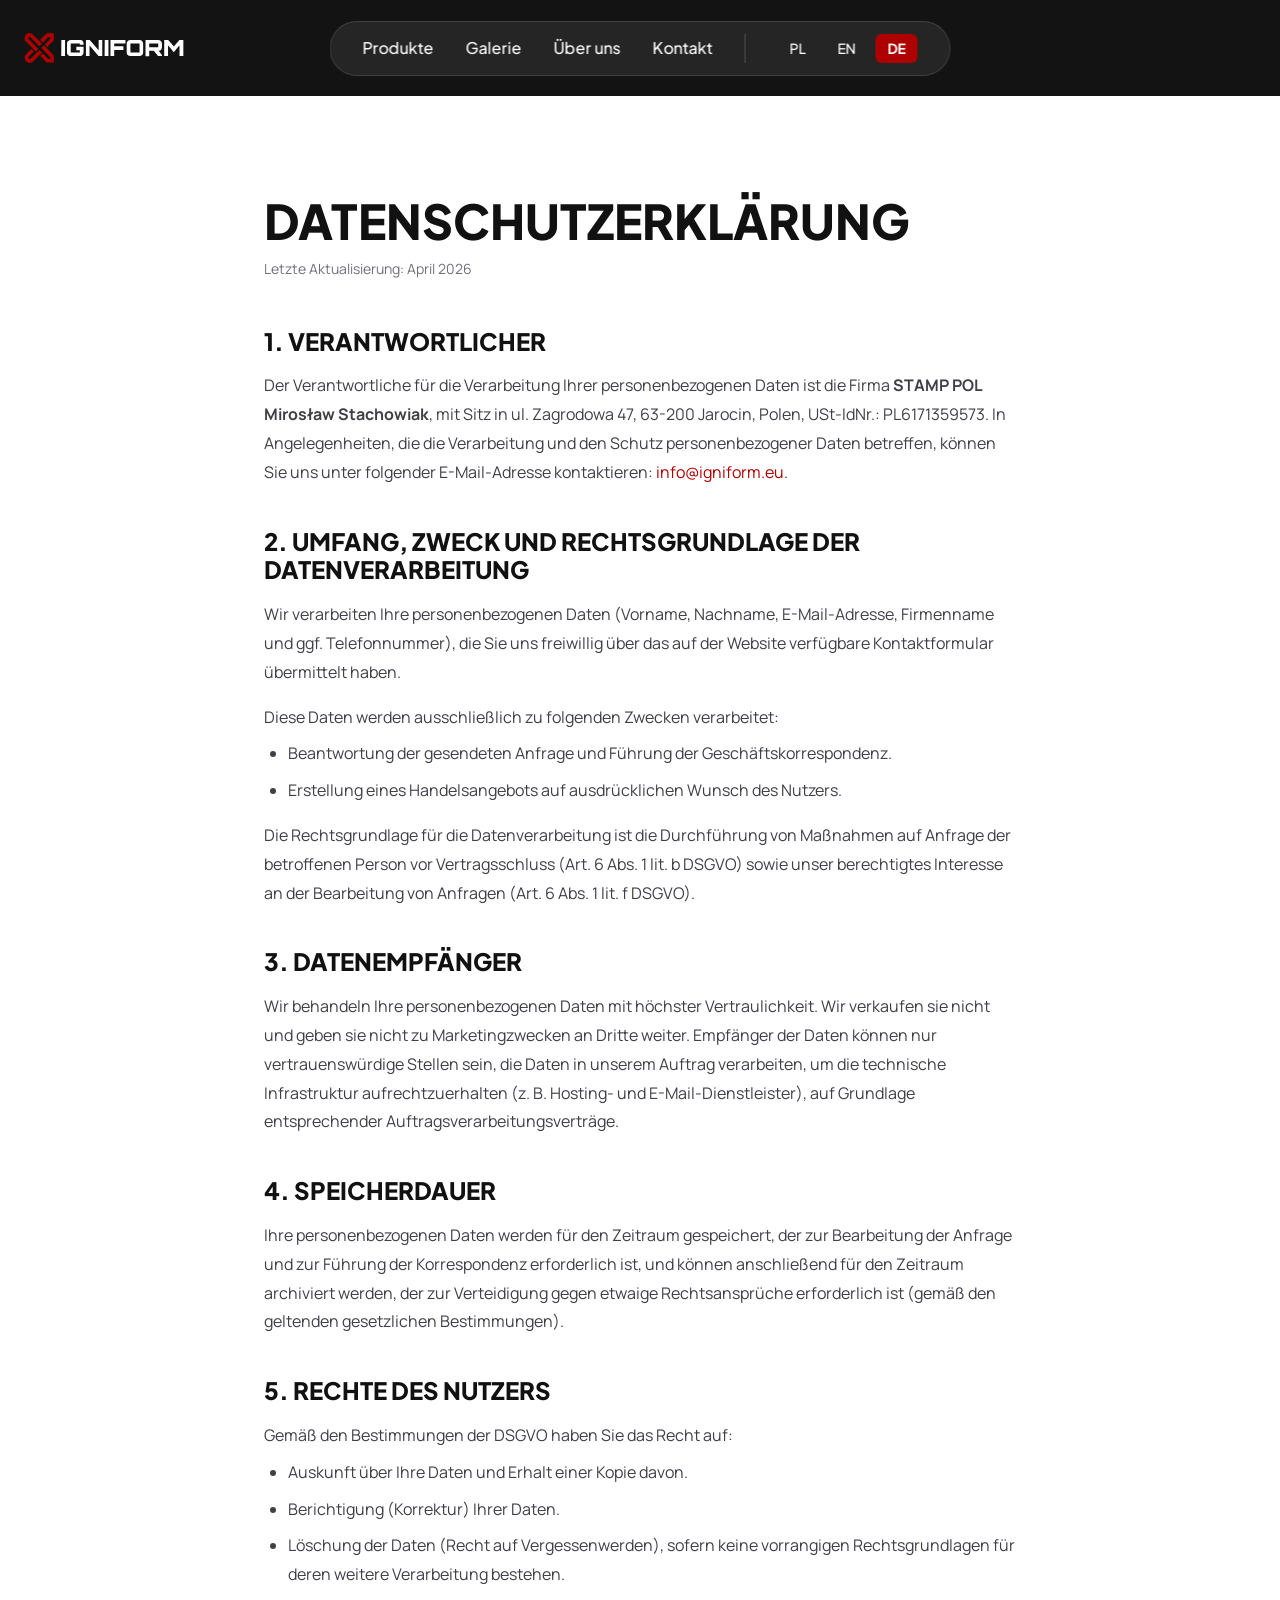
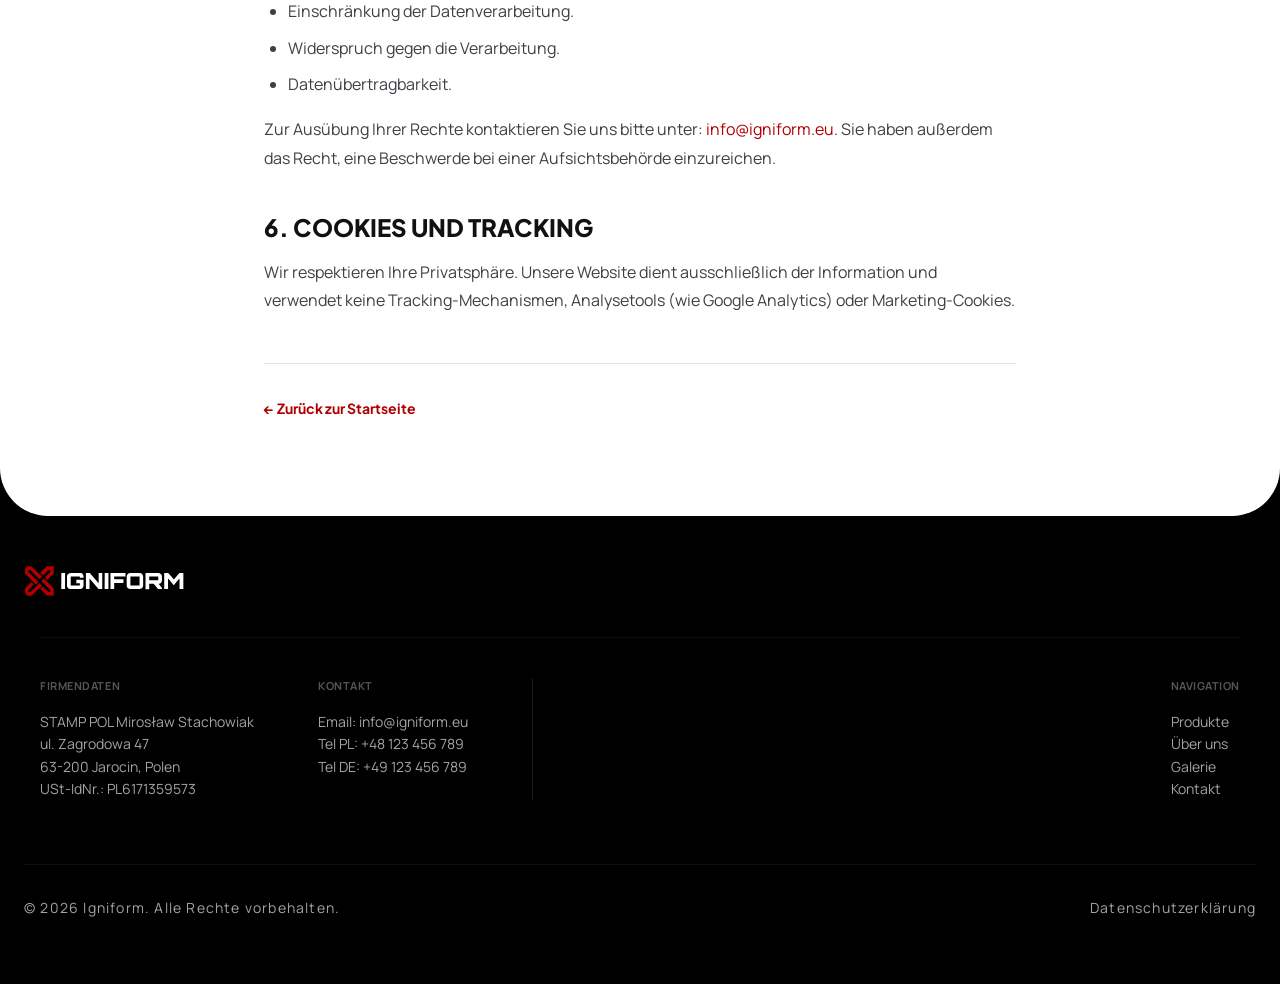
==== datenschutz.html @ ba09cddf "Add files via upload" ====
<!DOCTYPE html>
<html lang="de">
<head>
    <meta charset="UTF-8">
    <meta name="viewport" content="width=device-width, initial-scale=1.0">
    <title>Datenschutzerklärung | IGNIFORM</title>
    <meta name="description" content="Datenschutzerklärung der Firma STAMP POL / Igniform. Informationen zur Verarbeitung personenbezogener Daten gemäß DSGVO.">
    <link rel="preconnect" href="https://fonts.googleapis.com">
    <link rel="preconnect" href="https://fonts.gstatic.com" crossorigin>
    <link href="https://fonts.googleapis.com/css2?family=Manrope:wght@400;500;700&family=Plus+Jakarta+Sans:wght@400;500;700;800&display=swap" rel="stylesheet">
    <link rel="stylesheet" href="https://fonts.googleapis.com/css2?family=Material+Symbols+Outlined:opsz,wght,FILL,GRAD@20..48,100..700,0..1,-50..200" />
    <link rel="stylesheet" href="style.css">
    <link rel="icon" type="image/png" href="favicon.png">
</head>
<body>

    <!-- Nav -->
    <nav class="nav fade-in-load" id="main-nav" style="animation-delay: 0.1s;">
        <div class="container nav-container">
            <div class="nav-logo">
                <a href="de.html"><img src="assets/logo-white.svg" alt="Igniform Logo" class="brand-logo"></a>
            </div>
            <div class="nav-links" id="nav-links">
                <a href="de.html#produkty">Produkte</a>
                <a href="de.html#galeria">Galerie</a>
                <a href="de.html#o-nas">Über uns</a>
                <a href="de.html#kontakt">Kontakt</a>
                <div class="lang-switcher flex items-center gap-2 text-sm font-medium ml-6 border-l border-white/20 pl-6">
                    <a href="index.html" class="lang-link">PL</a>
                    <a href="en.html" class="lang-link">EN</a>
                    <a href="de.html" class="lang-link active">DE</a>
                </div>
            </div>
            <button class="nav-hamburger" id="nav-hamburger" aria-label="Menu" aria-expanded="false">
                <span></span><span></span><span></span>
            </button>
        </div>
    </nav>
    <!-- Mobile Dropdown -->
    <div id="mobile-menu" class="mobile-menu" aria-hidden="true">
        <a href="de.html#produkty" class="mobile-menu-link">Produkte</a>
        <a href="de.html#galeria" class="mobile-menu-link">Galerie</a>
        <a href="de.html#o-nas" class="mobile-menu-link">Über uns</a>
        <a href="de.html#kontakt" class="mobile-menu-link">Kontakt</a>
        <div class="mobile-lang-switcher flex justify-center gap-4 mt-6 pt-6 border-t border-white/10">
            <a href="index.html">PL</a>
            <a href="en.html">EN</a>
            <a href="de.html" class="active">DE</a>
        </div>
    </div>

    <!-- Privacy Policy Content -->
    <section class="section section--light" style="padding-top: 6rem; padding-bottom: 6rem;">
        <div class="container" style="max-width: 800px;">

            <h1 style="font-family: 'Plus Jakarta Sans', sans-serif; font-weight: 800; font-size: var(--h2); color: #111111; letter-spacing: 0; margin-bottom: 0.5rem;">Datenschutzerklärung</h1>
            <p style="font-family: 'Manrope', sans-serif; color: #71717a; margin-bottom: 3rem; font-size: var(--text-sm);">Letzte Aktualisierung: April 2026</p>

            <h2 style="font-family: 'Plus Jakarta Sans', sans-serif; font-weight: 800; font-size: var(--h4); color: #111111; letter-spacing: 0; margin-top: 2.5rem; margin-bottom: 1rem;">1. Verantwortlicher</h2>
            <p style="font-family: 'Manrope', sans-serif; color: #3f3f46; line-height: 1.8; margin-bottom: 1rem;">Der Verantwortliche für die Verarbeitung Ihrer personenbezogenen Daten ist die Firma <strong>STAMP POL Mirosław Stachowiak</strong>, mit Sitz in ul. Zagrodowa 47, 63-200 Jarocin, Polen, USt-IdNr.: PL6171359573. In Angelegenheiten, die die Verarbeitung und den Schutz personenbezogener Daten betreffen, können Sie uns unter folgender E-Mail-Adresse kontaktieren: <a href="mailto:info@igniform.eu" style="color: #AF0000; text-decoration: none;">info@igniform.eu</a>.</p>

            <h2 style="font-family: 'Plus Jakarta Sans', sans-serif; font-weight: 800; font-size: var(--h4); color: #111111; letter-spacing: 0; margin-top: 2.5rem; margin-bottom: 1rem;">2. Umfang, Zweck und Rechtsgrundlage der Datenverarbeitung</h2>
            <p style="font-family: 'Manrope', sans-serif; color: #3f3f46; line-height: 1.8; margin-bottom: 1rem;">Wir verarbeiten Ihre personenbezogenen Daten (Vorname, Nachname, E-Mail-Adresse, Firmenname und ggf. Telefonnummer), die Sie uns freiwillig über das auf der Website verfügbare Kontaktformular übermittelt haben.</p>
            <p style="font-family: 'Manrope', sans-serif; color: #3f3f46; line-height: 1.8; margin-bottom: 0.5rem;">Diese Daten werden ausschließlich zu folgenden Zwecken verarbeitet:</p>
            <ul style="font-family: 'Manrope', sans-serif; color: #3f3f46; line-height: 1.8; margin-bottom: 1rem; padding-left: 1.5rem;">
                <li style="margin-bottom: 0.5rem;">Beantwortung der gesendeten Anfrage und Führung der Geschäftskorrespondenz.</li>
                <li style="margin-bottom: 0.5rem;">Erstellung eines Handelsangebots auf ausdrücklichen Wunsch des Nutzers.</li>
            </ul>
            <p style="font-family: 'Manrope', sans-serif; color: #3f3f46; line-height: 1.8; margin-bottom: 1rem;">Die Rechtsgrundlage für die Datenverarbeitung ist die Durchführung von Maßnahmen auf Anfrage der betroffenen Person vor Vertragsschluss (Art. 6 Abs. 1 lit. b DSGVO) sowie unser berechtigtes Interesse an der Bearbeitung von Anfragen (Art. 6 Abs. 1 lit. f DSGVO).</p>

            <h2 style="font-family: 'Plus Jakarta Sans', sans-serif; font-weight: 800; font-size: var(--h4); color: #111111; letter-spacing: 0; margin-top: 2.5rem; margin-bottom: 1rem;">3. Datenempfänger</h2>
            <p style="font-family: 'Manrope', sans-serif; color: #3f3f46; line-height: 1.8; margin-bottom: 1rem;">Wir behandeln Ihre personenbezogenen Daten mit höchster Vertraulichkeit. Wir verkaufen sie nicht und geben sie nicht zu Marketingzwecken an Dritte weiter. Empfänger der Daten können nur vertrauenswürdige Stellen sein, die Daten in unserem Auftrag verarbeiten, um die technische Infrastruktur aufrechtzuerhalten (z. B. Hosting- und E-Mail-Dienstleister), auf Grundlage entsprechender Auftragsverarbeitungsverträge.</p>

            <h2 style="font-family: 'Plus Jakarta Sans', sans-serif; font-weight: 800; font-size: var(--h4); color: #111111; letter-spacing: 0; margin-top: 2.5rem; margin-bottom: 1rem;">4. Speicherdauer</h2>
            <p style="font-family: 'Manrope', sans-serif; color: #3f3f46; line-height: 1.8; margin-bottom: 1rem;">Ihre personenbezogenen Daten werden für den Zeitraum gespeichert, der zur Bearbeitung der Anfrage und zur Führung der Korrespondenz erforderlich ist, und können anschließend für den Zeitraum archiviert werden, der zur Verteidigung gegen etwaige Rechtsansprüche erforderlich ist (gemäß den geltenden gesetzlichen Bestimmungen).</p>

            <h2 style="font-family: 'Plus Jakarta Sans', sans-serif; font-weight: 800; font-size: var(--h4); color: #111111; letter-spacing: 0; margin-top: 2.5rem; margin-bottom: 1rem;">5. Rechte des Nutzers</h2>
            <p style="font-family: 'Manrope', sans-serif; color: #3f3f46; line-height: 1.8; margin-bottom: 0.5rem;">Gemäß den Bestimmungen der DSGVO haben Sie das Recht auf:</p>
            <ul style="font-family: 'Manrope', sans-serif; color: #3f3f46; line-height: 1.8; margin-bottom: 1rem; padding-left: 1.5rem;">
                <li style="margin-bottom: 0.5rem;">Auskunft über Ihre Daten und Erhalt einer Kopie davon.</li>
                <li style="margin-bottom: 0.5rem;">Berichtigung (Korrektur) Ihrer Daten.</li>
                <li style="margin-bottom: 0.5rem;">Löschung der Daten (Recht auf Vergessenwerden), sofern keine vorrangigen Rechtsgrundlagen für deren weitere Verarbeitung bestehen.</li>
                <li style="margin-bottom: 0.5rem;">Einschränkung der Datenverarbeitung.</li>
                <li style="margin-bottom: 0.5rem;">Widerspruch gegen die Verarbeitung.</li>
                <li style="margin-bottom: 0.5rem;">Datenübertragbarkeit.</li>
            </ul>
            <p style="font-family: 'Manrope', sans-serif; color: #3f3f46; line-height: 1.8; margin-bottom: 1rem;">Zur Ausübung Ihrer Rechte kontaktieren Sie uns bitte unter: <a href="mailto:info@igniform.eu" style="color: #AF0000; text-decoration: none;">info@igniform.eu</a>. Sie haben außerdem das Recht, eine Beschwerde bei einer Aufsichtsbehörde einzureichen.</p>

            <h2 style="font-family: 'Plus Jakarta Sans', sans-serif; font-weight: 800; font-size: var(--h4); color: #111111; letter-spacing: 0; margin-top: 2.5rem; margin-bottom: 1rem;">6. Cookies und Tracking</h2>
            <p style="font-family: 'Manrope', sans-serif; color: #3f3f46; line-height: 1.8; margin-bottom: 1rem;">Wir respektieren Ihre Privatsphäre. Unsere Website dient ausschließlich der Information und verwendet keine Tracking-Mechanismen, Analysetools (wie Google Analytics) oder Marketing-Cookies.</p>

            <div style="margin-top: 3rem; padding-top: 2rem; border-top: 1px solid #e4e4e7;">
                <a href="de.html" style="font-family: 'Plus Jakarta Sans', sans-serif; font-weight: 700; font-size: var(--text-sm); color: #AF0000; text-decoration: none; display: inline-flex; align-items: center; gap: 0.5rem;">
                    ← Zurück zur Startseite
                </a>
            </div>

        </div>
    </section>

    <!-- Footer -->
    <footer class="footer">
        <div class="container">
            <img src="assets/logo-white.svg" alt="Igniform Logo" class="brand-logo footer-brand-logo">
            <div class="footer-main-layout">
                <div class="footer-left-section">
                    <div class="footer-column">
                        <span class="footer-label">FIRMENDATEN</span>
                        <span class="footer-text">STAMP POL Mirosław Stachowiak</span>
                        <span class="footer-text">ul. Zagrodowa 47</span>
                        <span class="footer-text">63-200 Jarocin, Polen</span>
                        <span class="footer-text">USt-IdNr.: PL6171359573</span>
                    </div>
                    <div class="footer-column">
                        <span class="footer-label">KONTAKT</span>
                        <span class="footer-text">Email: <a href="mailto:info@igniform.eu" style="color:inherit;text-decoration:none;">info@igniform.eu</a></span>
                        <span class="footer-text">Tel PL: +48 123 456 789</span>
                        <span class="footer-text">Tel DE: +49 123 456 789</span>
                    </div>
                </div>
                <div class="footer-right-section">
                    <div class="footer-column">
                        <span class="footer-label">NAVIGATION</span>
                        <a href="de.html#produkty" class="footer-nav-link">Produkte</a>
                        <a href="de.html#o-nas" class="footer-nav-link">Über uns</a>
                        <a href="de.html#galeria" class="footer-nav-link">Galerie</a>
                        <a href="de.html#kontakt" class="footer-nav-link">Kontakt</a>
                    </div>
                </div>
            </div>
            <div class="footer-bottom">
                <span class="footer-text" style="text-transform: none;">© 2026 Igniform. Alle Rechte vorbehalten.</span>
                <span class="footer-text" style="text-transform: none;"><a href="datenschutz.html" class="footer-nav-link" style="display:inline;">Datenschutzerklärung</a></span>
            </div>
        </div>
    </footer>

    <!-- Hamburger Menu -->
    <script>
    (function() {
        const btn = document.getElementById('nav-hamburger');
        const menu = document.getElementById('mobile-menu');
        if (!btn || !menu) return;
        btn.addEventListener('click', () => {
            const open = btn.classList.toggle('is-open');
            menu.classList.toggle('is-open', open);
            btn.setAttribute('aria-expanded', String(open));
            menu.setAttribute('aria-hidden', String(!open));
        });
        menu.querySelectorAll('a').forEach(a => {
            a.addEventListener('click', () => {
                btn.classList.remove('is-open');
                menu.classList.remove('is-open');
                btn.setAttribute('aria-expanded', 'false');
                menu.setAttribute('aria-hidden', 'true');
            });
        });
    })();
    </script>

</body>
</html>
---- style.css ----
/* style.css */
@import url('https://fonts.googleapis.com/css2?family=Manrope:wght@400;500;700&family=Plus+Jakarta+Sans:wght@400;500;700;800&display=swap');

:root {
  /* Colors */
  --bg-dark: #131313;
  --bg-light: #0E0E0E;
  --bg-surface: #131313;
  --bg-surface-alt: #1a1a1a;
  --text-white: #ffffff;
  --text-gray: #a1a1aa;
  --text-dark: #111111;
  --primary: #af0000;
  --primary-hover: #d11a1a;
  
  /* 8-Point Grid System */
  --space-8: 8px;
  --space-16: 16px;
  --space-24: 24px;
  --space-32: 32px;
  --space-40: 40px;
  --space-48: 48px;
  --space-56: 56px;
  --space-64: 64px;
  --space-72: 72px;
  --space-80: 80px;
  --space-88: 88px;
  --space-96: 96px;
  --space-104: 104px;
  --space-112: 112px;
  --space-120: 120px;
  --space-128: 128px;
  
  /* Typography */
  --font-body: 'Manrope', sans-serif;
  --font-heading: 'Plus Jakarta Sans', sans-serif;
  
  /* Modular Scale for Headings (Base 16px) */
  --text-base: 16px;
  --text-sm: 14px;
  --text-xs: 12px;
  --h1: 64px;
  --h2: 48px;
  --h3: 32px;
  --h4: 24px;
  --h5: 20px;
  --h6: 16px;
  
  /* UI Standard */
  --radius: 8px;
  --shadow-hover: 0 16px 32px rgba(0, 0, 0, 0.4);
  --shadow-hover-light: 0 16px 32px rgba(0, 0, 0, 0.1);
  --transition: all 0.3s ease;
}

html {
  scroll-behavior: smooth;
  overflow-x: hidden;
  width: 100%;
}

* {
  box-sizing: border-box;
  margin: 0;
  padding: 0;
}

body {
  font-family: var(--font-body);
  font-size: var(--text-base);
  line-height: 1.5;
  background-color: var(--bg-dark);
  color: var(--text-gray);
  -webkit-font-smoothing: antialiased;
  overflow-x: hidden;
  width: 100%;
}

h1, h2, h3, h4, h5, h6 {
  font-family: var(--font-heading);
  line-height: 1.2;
  color: var(--text-white);
  text-transform: uppercase;
}

/* NUCLEAR GLOBAL FONT OVERRIDE */
h1, h2, h3, h4, h5, h6, 
.section--light h2, 
.section h2,
.light-section h2, 
.dark-section h2,
[class*="heading"] {
    font-family: 'Plus Jakarta Sans', sans-serif !important;
    letter-spacing: 0px !important;
}


h1 { font-size: var(--h1); font-weight: 700; }
h2 { font-size: var(--h2); font-weight: 700; }
h3 { font-size: var(--h3); font-weight: 500; }
h4 { font-size: var(--h4); font-weight: 500; }
h5 { font-size: var(--h5); font-weight: 500; }
h6 { font-size: var(--h6); font-weight: 500; }

a {
  text-decoration: none;
  color: inherit;
  transition: var(--transition);
}

img {
  max-width: 100%;
  height: auto;
  display: block;
  border-radius: var(--radius);
}

/* Utilities */
.container {
  width: 100%;
  max-width: 1280px;
  margin: 0 auto;
  padding: 0 var(--space-24);
}

.text-primary { color: var(--primary); }
.text-white { color: var(--text-white); }
.text-gray { color: var(--text-gray); }
.text-center { text-align: center; }

/* Buttons */
.btn {
  display: inline-flex;
  align-items: center;
  justify-content: center;
  gap: var(--space-8);
  padding: var(--space-16) var(--space-32);
  background-color: #AF0000;
  color: #FFFFFF;
  border: none;
  border-radius: 9999px;
  font-family: var(--font-body);
  font-size: var(--text-base);
  font-weight: 700;
  text-transform: uppercase;
  cursor: pointer;
  transition: all 0.4s cubic-bezier(0.16, 1, 0.3, 1);
}

.btn:hover {
  transform: translateY(-4px);
  box-shadow: 0 15px 35px rgba(175, 0, 0, 0.25);
}

/* Sections & Gaps */
.section {
  padding: var(--space-128) 0;
  background-color: #131313;
  color: #FFFFFF;
  border-bottom-left-radius: 3rem;
  border-bottom-right-radius: 3rem;
  margin-bottom: -3rem;
  padding-bottom: calc(var(--space-128) + 3rem);
  position: relative;
}
.section:nth-of-type(1) { z-index: 10; }
.section:nth-of-type(2) { z-index: 9; }
.section:nth-of-type(3) { z-index: 8; }
.section:nth-of-type(4) { z-index: 7; }
.section:nth-of-type(5) { z-index: 6; }
.section:nth-of-type(6) { z-index: 5; }
.section:nth-of-type(7) { z-index: 4; }
.section:nth-of-type(8) { z-index: 3; }

@media (max-width: 768px) {
  .section {
    padding: var(--space-64) 0;
    padding-bottom: calc(var(--space-64) + 3rem);
  }
}

.section--light {
  background-color: #FFFFFF;
  color: #111111;
}
.section--light h1,
.section--light h2,
.section--light h3,
.section--light h4,
.section--light h5,
.section--light h6,
.section--light p,
.section--light span,
.section--light .text-gray,
.section--light .card-data-label,
.section--light .card-data-value {
  color: #111111;
}
.section--light h1,
.section--light h2,
.section--light h3 {
  font-weight: 800;
}

/* Nav */
.nav {
  padding: var(--space-32) 0;
  position: relative;
  z-index: 20;
  background-color: transparent !important;
}
.nav-container {
  display: flex;
  justify-content: space-between;
  align-items: center;
  position: relative;
}
.nav-logo {
  font-size: var(--h4);
  font-family: var(--font-heading);
  font-weight: 700;
  color: var(--text-white);
  letter-spacing: 0.05em;
  z-index: 2;
  display: flex;
  align-items: center;
}
.brand-logo {
  height: 32px;
  width: auto;
  object-fit: contain;
  display: block;
}
.nav-links {
  position: absolute;
  left: 50%;
  transform: translateX(-50%);
  display: inline-flex;
  justify-content: center;
  align-items: center;
  gap: var(--space-32);
  padding: 12px 32px;
  background: rgba(255, 255, 255, 0.08);
  backdrop-filter: blur(12px);
  -webkit-backdrop-filter: blur(12px);
  border: 1px solid rgba(255, 255, 255, 0.12);
  border-radius: 9999px;
  margin: 0 auto;
}
.nav-links a {
  color: #FFFFFF;
  font-family: var(--font-heading);
  font-weight: 500;
  text-transform: none;
  display: inline-block;
  transition: transform 0.3s cubic-bezier(0.25, 1, 0.5, 1), color 0.3s ease;
}
.nav-links a:hover {
  color: var(--text-white);
  transform: translateY(-3px);
}
@media (max-width: 768px) {
  .nav-links {
    display: none;
    position: absolute;
    top: 100%;
    left: 0;
    right: 0;
    flex-direction: column;
    background: rgba(19, 19, 19, 0.98);
    backdrop-filter: blur(20px);
    border-radius: 0 0 var(--radius) var(--radius);
    padding: var(--space-24);
    gap: var(--space-16);
    border: 1px solid rgba(255,255,255,0.08);
    z-index: 100;
  }
  .nav-links.is-open {
    display: flex;
  }
}

/* Language Switcher */
.lang-switcher {
  display: flex;
  align-items: center;
  gap: 0.5rem;
  padding-left: var(--space-32);
  border-left: 1px solid rgba(255, 255, 255, 0.2);
  font-size: 0.875rem;
}
.lang-link {
  color: #a1a1aa; /* zinc-400 equivalent */
  text-decoration: none;
  font-weight: 500;
  padding: 0.25rem 0.75rem; /* ~px-3 py-1 */
  border-radius: 0.375rem;
  transition: all 0.2s ease;
}
.lang-link:hover {
  color: #ffffff;
  background-color: rgba(255, 255, 255, 0.05);
}
.lang-link.active {
  color: #ffffff;
  font-weight: 700;
  background-color: var(--primary);
}
.lang-divider {
  display: none;
}

.nav-hamburger {
  display: none;
  flex-direction: column;
  justify-content: center;
  gap: 5px;
  background: none;
  border: none;
  cursor: pointer;
  padding: 4px;
  z-index: 2;
}
.nav-hamburger span {
  display: block;
  width: 24px;
  height: 2px;
  background: #ffffff;
  border-radius: 2px;
  transition: transform 0.3s ease, opacity 0.3s ease;
}
.nav-hamburger.is-open span:nth-child(1) { transform: translateY(7px) rotate(45deg); }
.nav-hamburger.is-open span:nth-child(2) { opacity: 0; }
.nav-hamburger.is-open span:nth-child(3) { transform: translateY(-7px) rotate(-45deg); }
@media (max-width: 768px) {
  .nav-hamburger { display: flex; }
}

/* Mobile Dropdown Menu */
.mobile-menu {
  display: none;
  overflow: hidden;
  max-height: 0;
  background: rgba(13, 13, 13, 0.98);
  backdrop-filter: blur(24px);
  -webkit-backdrop-filter: blur(24px);
  border-bottom: 1px solid rgba(255,255,255,0.06);
  transition: max-height 0.4s cubic-bezier(0.25, 1, 0.5, 1);
  position: relative;
  z-index: 19;
}
.mobile-menu.is-open {
  max-height: 320px;
}
.mobile-menu-link {
  display: block;
  color: #ffffff;
  font-family: var(--font-heading);
  font-size: var(--text-base);
  font-weight: 500;
  text-decoration: none;
  padding: var(--space-16) var(--space-32);
  border-bottom: 1px solid rgba(255,255,255,0.05);
  transition: color 0.2s ease, padding-left 0.3s ease;
}
.mobile-menu-link:last-child {
  border-bottom: none;
}
.mobile-menu-link:hover,
.mobile-menu-link:active {
  color: var(--primary);
  padding-left: calc(var(--space-32) + 8px);
}
@media (max-width: 768px) {
  .mobile-menu { display: block; }
  .lang-switcher { display: none; }
}

.mobile-lang-switcher {
  display: flex;
  justify-content: center;
  align-items: center;
  gap: 0.5rem;
  padding: 1.5rem;
  font-size: 0.875rem;
  border-top: 1px solid rgba(255, 255, 255, 0.05);
}
.mobile-lang-switcher a {
  color: #a1a1aa;
  text-decoration: none;
  font-weight: 500;
  padding: 0.25rem 0.75rem;
  border-radius: 0.375rem;
  transition: all 0.2s ease;
}
.mobile-lang-switcher a:hover {
  color: #ffffff;
  background-color: rgba(255, 255, 255, 0.05);
}
.mobile-lang-switcher a.active {
  color: #ffffff;
  font-weight: 700;
  background-color: var(--primary);
}
.mobile-lang-switcher span {
  display: none;
}

/* Hero */
.hero {
  padding-top: var(--space-64) !important;
  padding-bottom: calc(var(--space-64) + 3rem) !important;
}

@keyframes fadeUp {
  from { opacity: 0; transform: translateY(40px); }
  to { opacity: 1; transform: translateY(0); }
}

.hero-video-container {
  width: 100%;
  aspect-ratio: 1/1;
  border-radius: 2rem;
  overflow: hidden;
  position: relative;
}
.hero-video-container video {
  width: 100%;
  height: 100%;
  object-fit: cover;
}
.hero-grid {
  position: relative;
  z-index: 1;
  display: grid;
  grid-template-columns: 1fr 1fr;
  gap: var(--space-48);
  align-items: center;
}
@media (max-width: 768px) {
  .hero-grid {
    grid-template-columns: 1fr;
  }
}
.hero-content {
  display: flex;
  flex-direction: column;
  gap: var(--space-32);
  align-items: flex-start;
}
.hero-content h1 {
  opacity: 0;
  animation: fadeUp 2.5s cubic-bezier(0.25, 1, 0.5, 1) forwards;
}
.hero-content p {
  opacity: 0;
  animation: fadeUp 2.5s cubic-bezier(0.25, 1, 0.5, 1) forwards;
  animation-delay: 0.2s;
}

/* Stats */
.stats-grid {
  display: flex;
  justify-content: space-between;
  align-items: center;
  gap: var(--space-32);
}
.stat-item {
  display: flex;
  flex-direction: column;
  gap: var(--space-8);
  text-align: center;
  flex: 1;
}
.stat-item span {
  font-size: var(--h2);
}
.stat-divider {
  width: 2px;
  height: var(--space-64);
  background-color: var(--primary);
}
@media (max-width: 768px) {
  .stats-grid {
    flex-direction: column;
    gap: var(--space-48);
  }
  .stat-divider {
    display: none;
  }
}

/* Products */
.products-header {
  display: flex;
  justify-content: space-between;
  align-items: center;
  margin-bottom: var(--space-64);
  gap: var(--space-32);
}
.product-section-icon {
  height: 72px;
  width: auto;
  object-fit: contain;
}
.products-header-content {
  max-width: 100%;
  display: flex;
  flex-direction: column;
  gap: var(--space-16);
  white-space: normal;
}
@media (min-width: 769px) {
  .products-header-content {
    white-space: nowrap;
  }
}
.products-grid {
  display: grid;
  grid-template-columns: repeat(3, 1fr);
  gap: var(--space-32);
}
@media (max-width: 1024px) {
  .products-grid { grid-template-columns: repeat(2, 1fr); }
}
@media (max-width: 768px) {
  .products-grid { grid-template-columns: 1fr; }
  .products-header { flex-direction: column; align-items: flex-start; }
}

/* Card */
.card {
  background-color: #141414;
  color: #FFFFFF;
  border-radius: 2rem;
  padding: var(--space-32);
  display: flex;
  flex-direction: column;
  transition: transform 0.4s cubic-bezier(0.25, 1, 0.5, 1), box-shadow 0.4s ease !important;
  border: none;
}
.card h3, .card .card-data-value {
  color: #FFFFFF !important;
}
.card .card-data-label, .card .text-gray {
  color: #a1a1aa !important;
}
.card:hover {
  box-shadow: 0 25px 50px rgba(0, 0, 0, 0.4) !important;
  transform: translateY(-15px) !important;
  border-top: 2px solid rgba(175, 0, 0, 0.6) !important;
}

/* Staggered reveal for product cards */
.products-grid .card:nth-child(1) { transition-delay: 0s; }
.products-grid .card:nth-child(2) { transition-delay: 0.1s; }
.products-grid .card:nth-child(3) { transition-delay: 0.2s; }
.products-grid .card:nth-child(4) { transition-delay: 0.3s; }
.products-grid .card:nth-child(5) { transition-delay: 0.4s; }
.products-grid .card:nth-child(6) { transition-delay: 0.5s; }

.card-img-wrapper {
  border-radius: 1.25rem;
  aspect-ratio: 1/1;
  overflow: hidden;
  width: 100%;
}
.card-img-wrapper img {
  width: 100%;
  height: 100%;
  object-fit: cover;
  transition: var(--transition);
  display: block;
}
.card:hover .card-img-wrapper img {
  transform: scale(1.05);
}
.gallery-trigger img {
  cursor: pointer;
  transition: transform 0.3s ease;
}
.gallery-trigger:hover img {
  transform: scale(1.02);
}

/* Marquee Gallery */
.marquee-container {
  width: 100%;
  overflow: hidden;
  position: relative;
  padding: 40px 0 !important;
  margin: -40px 0 !important;
  background: transparent;
  -webkit-mask-image: linear-gradient(to right, transparent, black 10%, black 90%, transparent);
  mask-image: linear-gradient(to right, transparent, black 10%, black 90%, transparent);
}
.marquee-track {
  display: flex;
  width: max-content;
  animation: scrollMarquee 80s linear infinite;
  gap: var(--space-16);
}
.marquee-track:hover {
  animation-play-state: paused;
}
.marquee-item {
  flex-shrink: 0;
}
.marquee-item img {
  width: 450px !important;
  height: 450px !important;
  aspect-ratio: 1 / 1;
  object-fit: cover;
  display: block;
  flex-shrink: 0;
  border-radius: 16px;
  transition: transform 0.4s cubic-bezier(0.25, 1, 0.5, 1), box-shadow 0.4s ease;
}
.marquee-item img:hover {
  transform: scale(1.08) !important;
  box-shadow: 0 15px 30px rgba(0,0,0,0.15);
  z-index: 10;
  position: relative;
}
@keyframes scrollMarquee {
  0% { transform: translateX(0); }
  100% { transform: translateX(-50%); }
}
@media (max-width: 768px) {
  .marquee-item img {
    width: 300px !important;
    height: 300px !important;
  }
}

.card-title {
  margin-top: var(--space-32);
  margin-bottom: var(--space-16);
}
.product-subtitle {
  color: #AF0000 !important;
  opacity: 1 !important;
  font-size: 13px;
  text-transform: uppercase;
  letter-spacing: -0.02em;
  font-weight: 800;
  font-family: 'Manrope', sans-serif;
  margin-top: -8px;
  margin-bottom: 24px;
  white-space: nowrap;
}

.card-data {
  margin-top: auto;
  display: flex;
  flex-direction: column;
}
.card-data-row {
  display: flex;
  justify-content: space-between;
  padding: var(--space-16) 0;
  border-bottom: 1px solid rgba(255, 255, 255, 0.08);
  font-size: var(--text-sm);
  text-transform: uppercase;
  font-weight: 500;
}
.card-data-row:last-child {
  border-bottom: none;
  padding-bottom: 0;
}
.card-data-row:first-child {
  padding-top: 0;
}
.card-data-label { color: var(--text-gray); }
.card-data-value { 
  color: var(--text-white); 
  font-weight: 700;
}

/* Features */
.features-grid {
  display: grid;
  grid-template-columns: 1fr 1fr;
  gap: var(--space-96);
  align-items: center;
}
@media (max-width: 768px) {
  .features-grid { grid-template-columns: 1fr; gap: var(--space-64); }
}
.features-content {
  display: flex;
  flex-direction: column;
  gap: var(--space-48);
}
.feature-list {
  display: flex;
  flex-direction: column;
  gap: var(--space-48);
}
.feature-item {
  display: flex;
  gap: var(--space-24);
}
.feature-icon {
  width: var(--space-64);
  height: var(--space-64);
  background-color: var(--bg-surface-alt);
  border-radius: var(--radius);
  display: flex;
  align-items: center;
  justify-content: center;
  flex-shrink: 0;
  color: var(--primary);
  font-size: var(--h4);
  font-family: var(--font-heading);
  font-weight: 700;
}
.feature-text h4 {
  margin-bottom: var(--space-8);
}

/* Image overlap */
.feature-image-wrapper {
  position: relative;
  border-radius: var(--radius);
  padding: 0 !important;
  background-color: transparent !important;
  border: none !important;
  outline: none !important;
  box-shadow: none !important;
}
.feature-image-wrapper img {
  width: 100%;
  aspect-ratio: 1 / 1;
  object-fit: cover;
  border-radius: 16px;
  box-shadow: none !important;
  border: none !important;
  outline: none !important;
}
.feature-badge {
  position: absolute;
  bottom: calc(var(--space-32) * -1);
  left: calc(var(--space-32) * -1);
  background-color: #AF0000 !important;
  border: none;
  color: var(--text-white);
  padding: var(--space-32);
  border-radius: var(--radius);
}
.feature-badge h3 {
  margin-bottom: var(--space-8);
}

/* Experience */
.experience-badge {
  position: absolute;
  bottom: var(--space-32);
  right: calc(var(--space-32) * -1);
  background: none !important;
  background-color: #AF0000 !important;
  border: none;
  color: #FFFFFF !important;
  padding: var(--space-32);
  border-radius: var(--radius);
  box-shadow: var(--shadow-hover);
}
.experience-badge h3, .experience-badge p, .experience-badge span {
  color: #FFFFFF !important;
}
@media (max-width: 768px) {
  .experience-badge { right: var(--space-16); bottom: calc(var(--space-32) * -1); }
}
.experience-content {
  display: flex;
  flex-direction: column;
  gap: var(--space-24);
}

.features-content h2,
.experience-content h2 {
  font-family: var(--font-heading) !important;
  font-size: var(--h2) !important;
  font-weight: 700 !important;
  line-height: 1.2 !important;
  letter-spacing: normal !important;
  text-transform: uppercase !important;
}

.feature-text p,
.experience-content p {
  font-family: var(--font-body);
  font-size: var(--text-base);
  font-weight: 400;
  line-height: 1.6;
  opacity: 0.9;
}

/* Contact Form */
.contact-container {
  max-width: 800px;
  margin: 0 auto;
}
.contact-header {
  text-align: center;
  margin-bottom: var(--space-64);
}
.contact-header h2 {
  margin-bottom: var(--space-24);
}
.contact-form {
  background-color: #1A1A1A;
  border-radius: 2rem;
  padding: 3rem;
  max-width: 800px;
  margin: 0 auto;
  box-shadow: 0 20px 40px rgba(0,0,0,0.4);
}
.form-grid {
  display: grid;
  grid-template-columns: 1fr 1fr;
  gap: var(--space-32);
  margin-bottom: var(--space-32);
}
@media (max-width: 768px) {
  .form-grid { grid-template-columns: 1fr; }
}
.form-group {
  display: flex;
  flex-direction: column;
  gap: var(--space-8);
  margin-bottom: var(--space-32);
}
.form-label {
  font-size: var(--text-xs);
  text-transform: uppercase;
  font-weight: 700;
  color: var(--text-gray);
  letter-spacing: 0.1em;
}
.form-control {
  background-color: #090909;
  border: 1px solid rgba(255, 255, 255, 0.1);
  border-radius: 8px;
  padding: 16px;
  color: #FFFFFF;
  font-family: var(--font-body);
  font-size: var(--text-base);
  width: 100%;
  transition: border-color 0.3s ease;
}
.form-control:focus {
  outline: none;
  border-color: #AF0000;
}
textarea.form-control {
  resize: vertical;
  min-height: 120px;
}
.btn-block {
  width: 100%;
  padding: var(--space-24);
}

/* Gallery Section */
.galeria-section {
  padding: 6rem 0 4rem;
  scroll-margin-top: 7rem;
  overflow-x: hidden;
}
@media (min-width: 769px) {
  .galeria-section {
    scroll-margin-top: 8rem;
  }
}

/* Footer */
.footer {
  background-color: #000000;
  color: #FFFFFF;
  padding: var(--space-96) 0 var(--space-64) 0;
  border-top: 1px solid rgba(255, 255, 255, 0.05);
}
.footer-main-layout {
  display: flex;
  justify-content: space-between;
  align-items: stretch;
  border-top: 1px solid rgba(255, 255, 255, 0.05);
  padding-top: 2.5rem;
  max-width: 1200px;
  margin: 0 auto;
}
.footer-left-section {
  display: flex;
  gap: 4rem;
  border-right: 1px solid rgba(255, 255, 255, 0.1);
  padding-right: 4rem;
}
.footer-right-section {
  display: flex;
  flex-direction: column;
}
.footer-column {
  display: flex;
  flex-direction: column;
  gap: 0;
}
@media (max-width: 768px) {
  .footer-main-layout {
    flex-direction: column;
    gap: 3rem;
  }
  .footer-left-section {
    flex-direction: column;
    gap: 3rem;
    border-right: none;
    padding-right: 0;
    border-bottom: 1px solid rgba(255, 255, 255, 0.1);
    padding-bottom: 3rem;
  }
}
.footer .brand-logo {
  margin: 0 0 2.5rem 0 !important;
  padding: 0 !important;
  display: block;
  object-position: left center;
}
.footer-label {
  display: block;
  font-family: 'Manrope', sans-serif;
  font-size: 11px;
  letter-spacing: 0.05em;
  color: #555555;
  text-transform: uppercase;
  margin-bottom: 1rem;
  font-weight: 700;
}
.footer-nav-link {
  color: #A3A3A3;
  text-decoration: none;
  display: block;
  transition: var(--transition);
  font-size: 14px;
  line-height: 1.6;
  margin: 0;
}
.footer-nav-link:hover {
  color: #FFFFFF;
}
.footer-text {
  color: #A3A3A3;
  font-size: 14px;
  line-height: 1.6 !important;
  margin: 0 !important;
  display: block;
}
.footer-bottom {
  margin-top: var(--space-64);
  padding-top: var(--space-32);
  border-top: 1px solid rgba(255, 255, 255, 0.05);
  display: flex;
  justify-content: space-between;
  align-items: center;
  font-size: var(--text-xs);
  color: #A3A3A3;
  text-transform: uppercase;
  letter-spacing: 0.1em;
}
@media (max-width: 768px) {
  .footer-bottom { flex-direction: column; gap: var(--space-16); text-align: center; }
}

/* Lightbox Modal */
#lightbox-modal {
  position: fixed;
  top: 0;
  left: 0;
  width: 100vw;
  height: 100vh;
  z-index: 9999;
  display: flex;
  justify-content: center;
  align-items: center;
}
.lightbox-overlay {
  position: absolute;
  top: 0;
  left: 0;
  width: 100%;
  height: 100%;
  background: rgba(0, 0, 0, 0.9);
  backdrop-filter: blur(10px);
}
.lightbox-content {
  position: relative;
  z-index: 10000;
  width: 90%;
  max-width: 1000px;
  display: flex;
  flex-direction: column;
  align-items: center;
  gap: 2rem;
}
.lightbox-close {
  position: absolute;
  top: -40px;
  right: 0;
  background: none;
  border: none;
  color: #FFF;
  font-size: 3rem;
  cursor: pointer;
  transition: color 0.3s;
}
.lightbox-close:hover {
  color: #AF0000;
}
.lightbox-main-img {
  max-width: 100%;
  max-height: 70vh;
  object-fit: contain;
  border-radius: var(--radius);
  box-shadow: 0 25px 50px -12px rgba(0, 0, 0, 0.5);
}
.lightbox-thumbnails {
  display: flex;
  flex-wrap: wrap;
  justify-content: center;
  gap: 12px;
  margin-top: 1rem;
  padding-bottom: 0.5rem;
  max-width: 100%;
}
.lightbox-thumbnails img {
  height: 60px;
  width: 60px;
  object-fit: cover;
  cursor: pointer;
  opacity: 0.7;
  transition: opacity 0.3s ease, transform 0.3s ease;
  border-radius: 4px;
}
.lightbox-thumbnails img:hover {
  opacity: 1;
  transform: translateY(-2px);
}
.lightbox-prev, .lightbox-next {
  position: absolute;
  top: 50%;
  transform: translateY(-50%);
  background: none;
  border: none;
  color: #FFF;
  font-size: 5rem;
  font-weight: 100;
  cursor: pointer;
  z-index: 10001;
  transition: all 0.3s ease;
  padding: 1rem;
}
.lightbox-prev {
  left: 2%;
}
.lightbox-next {
  right: 2%;
}
.lightbox-prev:hover, .lightbox-next:hover {
  color: #AF0000;
  text-shadow: 0 0 15px rgba(175, 0, 0, 0.6);
}
@media (max-width: 768px) {
  .lightbox-prev, .lightbox-next {
    font-size: 3rem;
  }
  .lightbox-prev { left: 0; }
  .lightbox-next { right: 0; }
}
.hidden {
  display: none !important;
}

@keyframes fadeIn {
  from { opacity: 0; transform: translateY(-8px); }
  to   { opacity: 1; transform: translateY(0); }
}
.fade-in-load {
  opacity: 0;
  animation: fadeIn 1.5s cubic-bezier(0.22, 1, 0.36, 1) forwards;
}

/* Scroll Reveal */
.reveal-up {
  opacity: 0;
  transform: translateY(60px);
  transition: opacity 1.2s cubic-bezier(0.22, 1, 0.36, 1), transform 1.2s cubic-bezier(0.22, 1, 0.36, 1);
  will-change: opacity, transform;
}
.reveal-up.is-visible {
  opacity: 1;
  transform: translateY(0);
}

/* GDPR Checkbox */
.form-gdpr {
  margin-bottom: var(--space-24);
}
.form-gdpr-label {
  display: flex;
  align-items: center;
  gap: var(--space-16);
  cursor: pointer;
}
.form-gdpr-check {
  width: 18px;
  height: 18px;
  flex-shrink: 0;
  accent-color: #AF0000;
  cursor: pointer;
  border-radius: 4px;
}
.form-gdpr-label span {
  font-size: var(--text-xs);
  color: #a1a1aa;
  font-family: 'Manrope', sans-serif;
  line-height: 1.5;
}
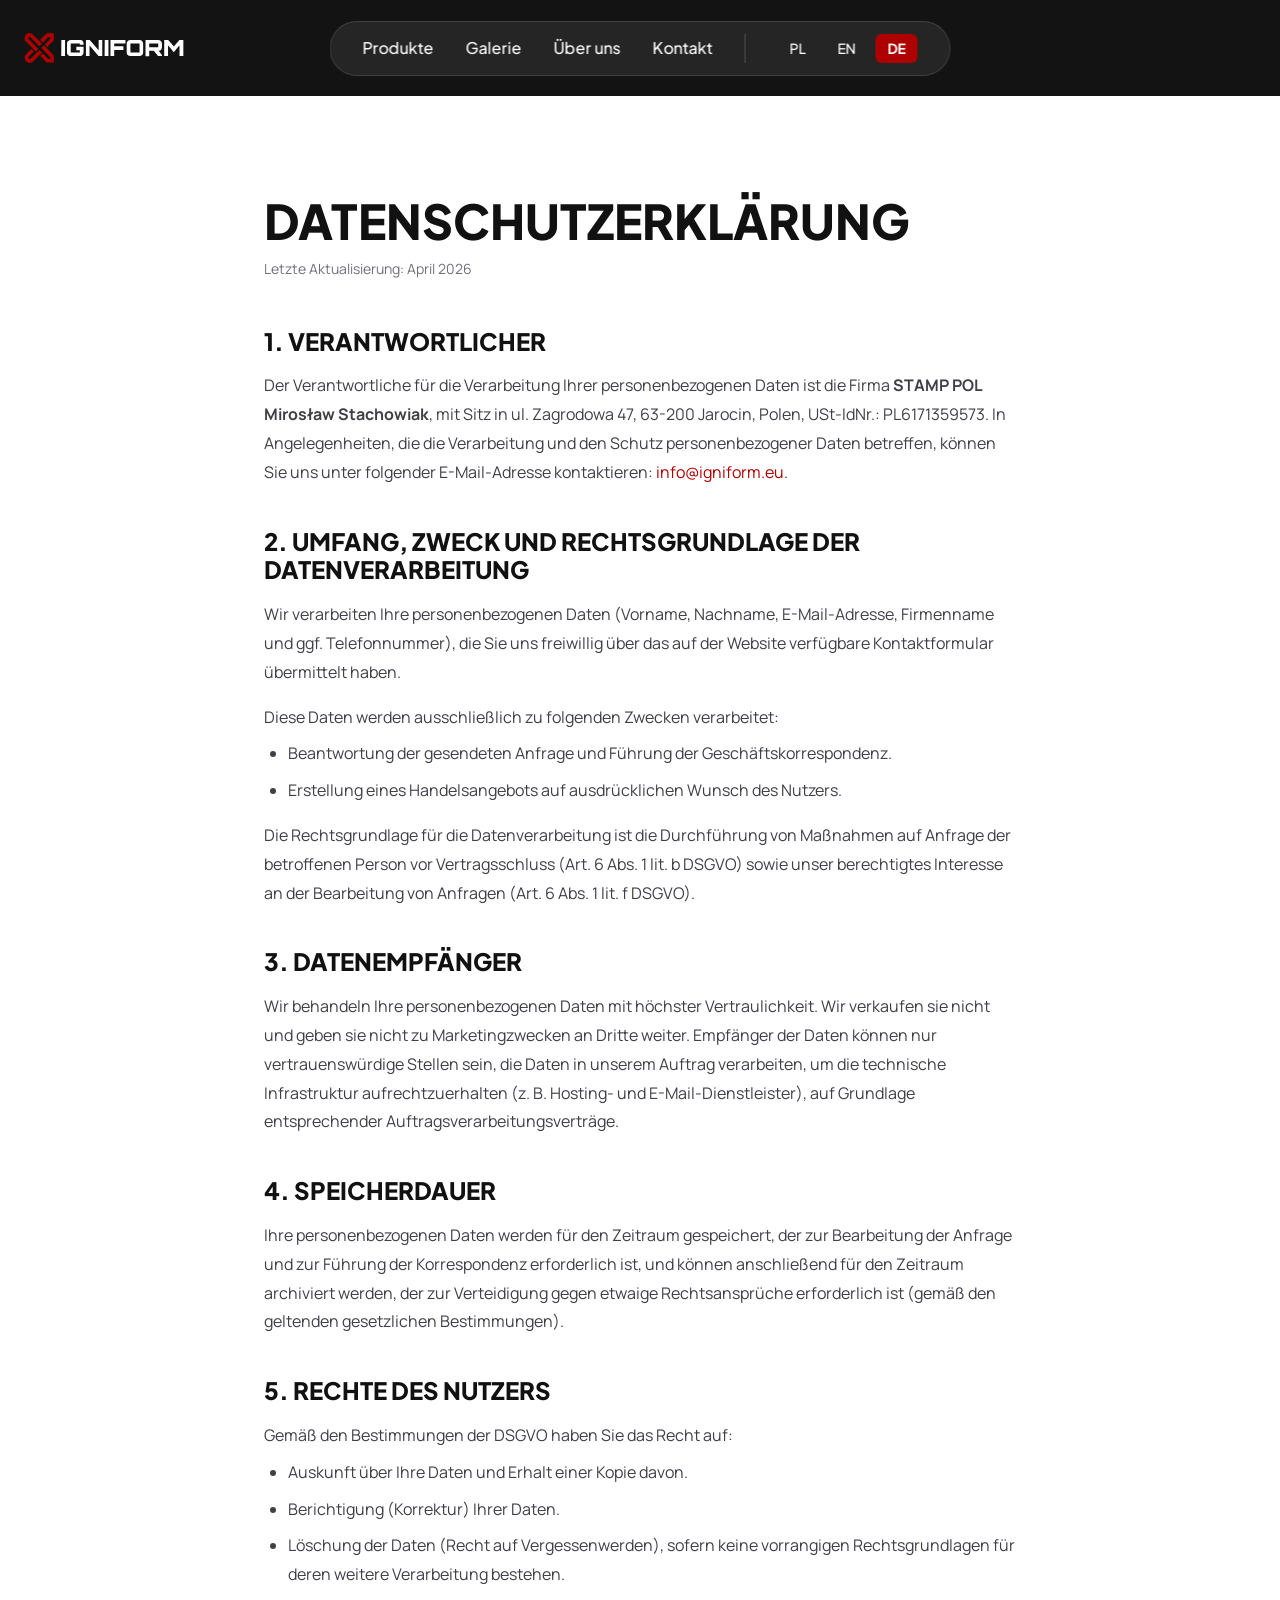
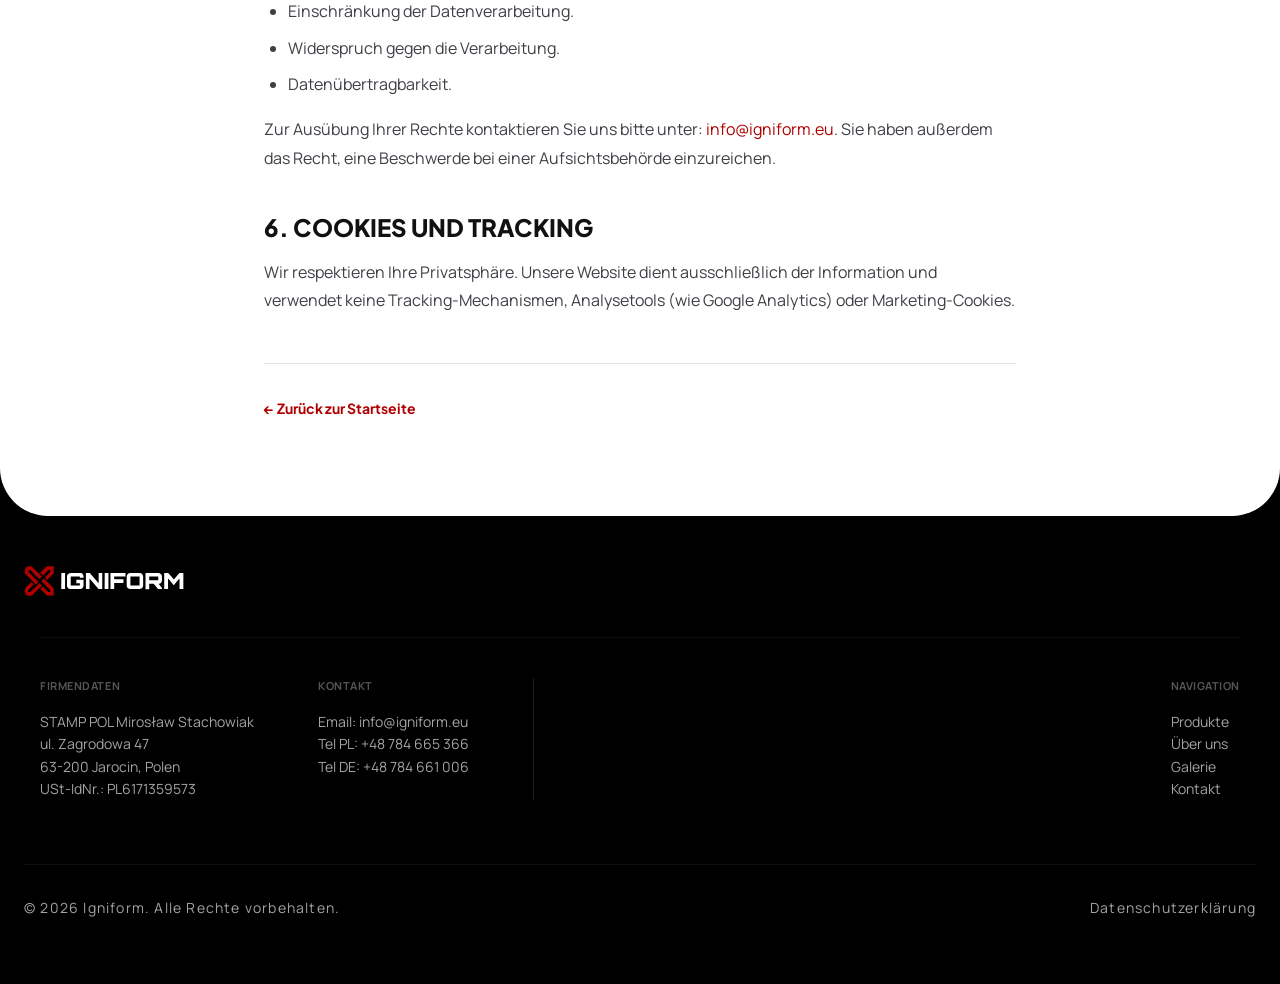
==== commit 2356cd8f: "Add files via upload" ====
--- a/datenschutz.html
+++ b/datenschutz.html
@@ -114,8 +114,8 @@
                     <div class="footer-column">
                         <span class="footer-label">KONTAKT</span>
                         <span class="footer-text">Email: <a href="mailto:info@igniform.eu" style="color:inherit;text-decoration:none;">info@igniform.eu</a></span>
-                        <span class="footer-text">Tel PL: +48 123 456 789</span>
-                        <span class="footer-text">Tel DE: +49 123 456 789</span>
+                        <span class="footer-text">Tel PL: <a href="tel:+48784665366" style="color:inherit;text-decoration:none;">+48 784 665 366</a></span>
+                        <span class="footer-text">Tel DE: <a href="tel:+48784661006" style="color:inherit;text-decoration:none;">+48 784 661 006</a></span>
                     </div>
                 </div>
                 <div class="footer-right-section">
--- a/style.css
+++ b/style.css
@@ -259,7 +259,7 @@
   color: var(--text-white);
   transform: translateY(-3px);
 }
-@media (max-width: 768px) {
+@media (max-width: 992px) {
   .nav-links {
     display: none;
     position: absolute;
@@ -332,7 +332,7 @@
 .nav-hamburger.is-open span:nth-child(1) { transform: translateY(7px) rotate(45deg); }
 .nav-hamburger.is-open span:nth-child(2) { opacity: 0; }
 .nav-hamburger.is-open span:nth-child(3) { transform: translateY(-7px) rotate(-45deg); }
-@media (max-width: 768px) {
+@media (max-width: 992px) {
   .nav-hamburger { display: flex; }
 }
 
@@ -371,7 +371,7 @@
   color: var(--primary);
   padding-left: calc(var(--space-32) + 8px);
 }
-@media (max-width: 768px) {
+@media (max-width: 992px) {
   .mobile-menu { display: block; }
   .lang-switcher { display: none; }
 }
@@ -517,14 +517,16 @@
 }
 .products-grid {
   display: grid;
-  grid-template-columns: repeat(3, 1fr);
   gap: var(--space-32);
 }
-@media (max-width: 1024px) {
-  .products-grid { grid-template-columns: repeat(2, 1fr); }
+@media (min-width: 1101px) {
+  .products-grid { grid-template-columns: repeat(3, 1fr) !important; }
+}
+@media (min-width: 769px) and (max-width: 1100px) {
+  .products-grid { grid-template-columns: repeat(2, 1fr) !important; }
 }
 @media (max-width: 768px) {
-  .products-grid { grid-template-columns: 1fr; }
+  .products-grid { grid-template-columns: minmax(0, 1fr) !important; max-width: 100%; box-sizing: border-box; overflow-x: hidden; }
   .products-header { flex-direction: column; align-items: flex-start; }
 }
 
@@ -538,6 +540,10 @@
   flex-direction: column;
   transition: transform 0.4s cubic-bezier(0.25, 1, 0.5, 1), box-shadow 0.4s ease !important;
   border: none;
+  width: 100% !important;
+  max-width: 100% !important;
+  box-sizing: border-box;
+  margin: 0 auto;
 }
 .card h3, .card .card-data-value {
   color: #FFFFFF !important;
@@ -1124,3 +1130,55 @@
   font-family: 'Manrope', sans-serif;
   line-height: 1.5;
 }
+
+/* Mobile Responsiveness Fixes */
+@media (max-width: 768px) {
+  .hero-content h1 {
+    font-size: 2.2rem !important;
+    word-wrap: break-word !important;
+    word-break: break-word !important;
+    hyphens: auto !important;
+  }
+
+  h1 {
+    font-size: clamp(1.8rem, 7vw, 2.2rem) !important;
+  }
+
+  h1, h2, h3, h4, h5, h6, .marquee-header, .contact-header h2, .products-header-content h2, .features-content h2, .experience-content h2 {
+    overflow-wrap: break-word !important;
+    word-wrap: break-word !important;
+    word-break: break-word !important;
+    -webkit-hyphens: auto !important;
+    hyphens: auto !important;
+  }
+  
+  h2 {
+    font-size: max(1.8rem, 6vw) !important;
+  }
+
+  .features-content h2, .experience-content h2, .marquee-header, .contact-header h2 {
+    font-size: clamp(1.8rem, 7vw, 2.2rem) !important;
+  }
+  
+  .hero-video-container {
+    max-width: 100vw;
+    overflow: hidden;
+  }
+
+  .products-header-content p {
+    overflow-wrap: break-word !important;
+    word-wrap: break-word !important;
+    word-break: break-word !important;
+    -webkit-hyphens: auto !important;
+    hyphens: auto !important;
+  }
+
+  .card-data-row {
+    flex-wrap: wrap;
+  }
+  
+  .card-data-value {
+    word-break: break-all;
+    overflow-wrap: anywhere;
+  }
+}
